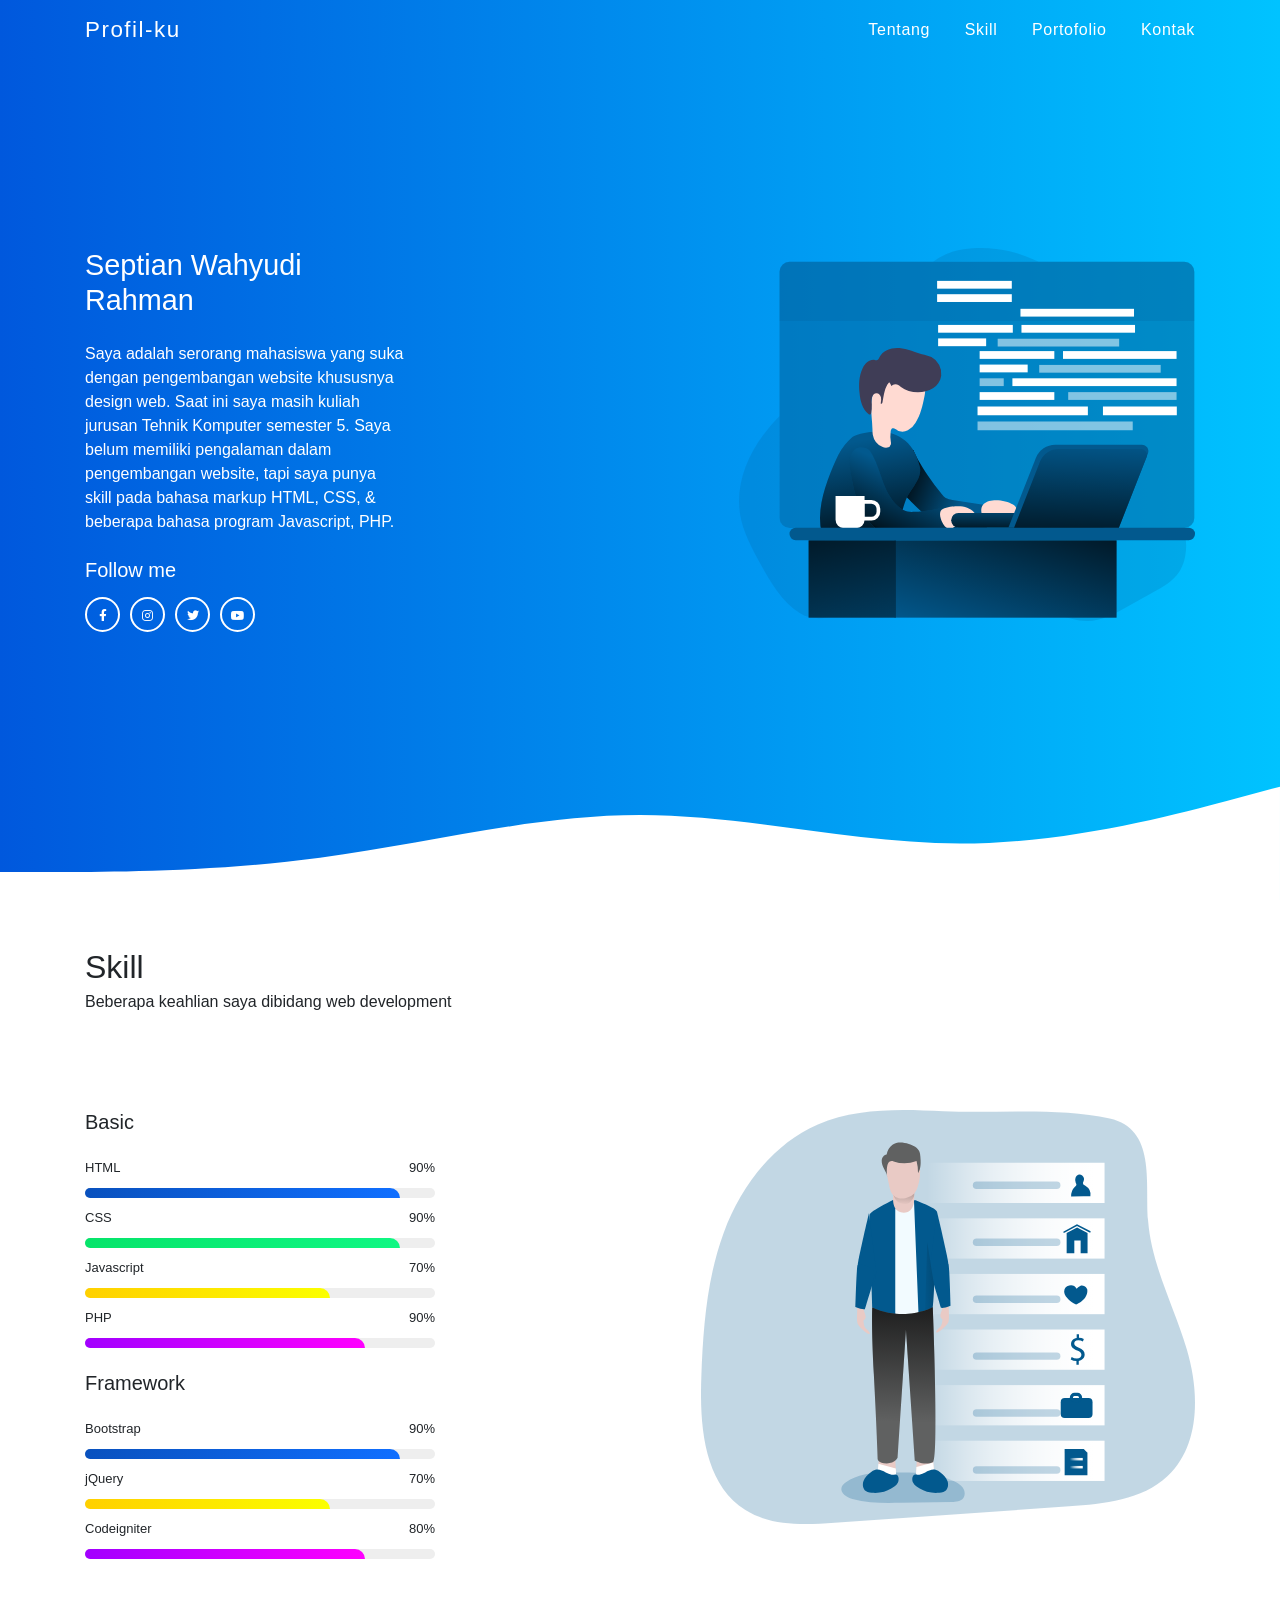
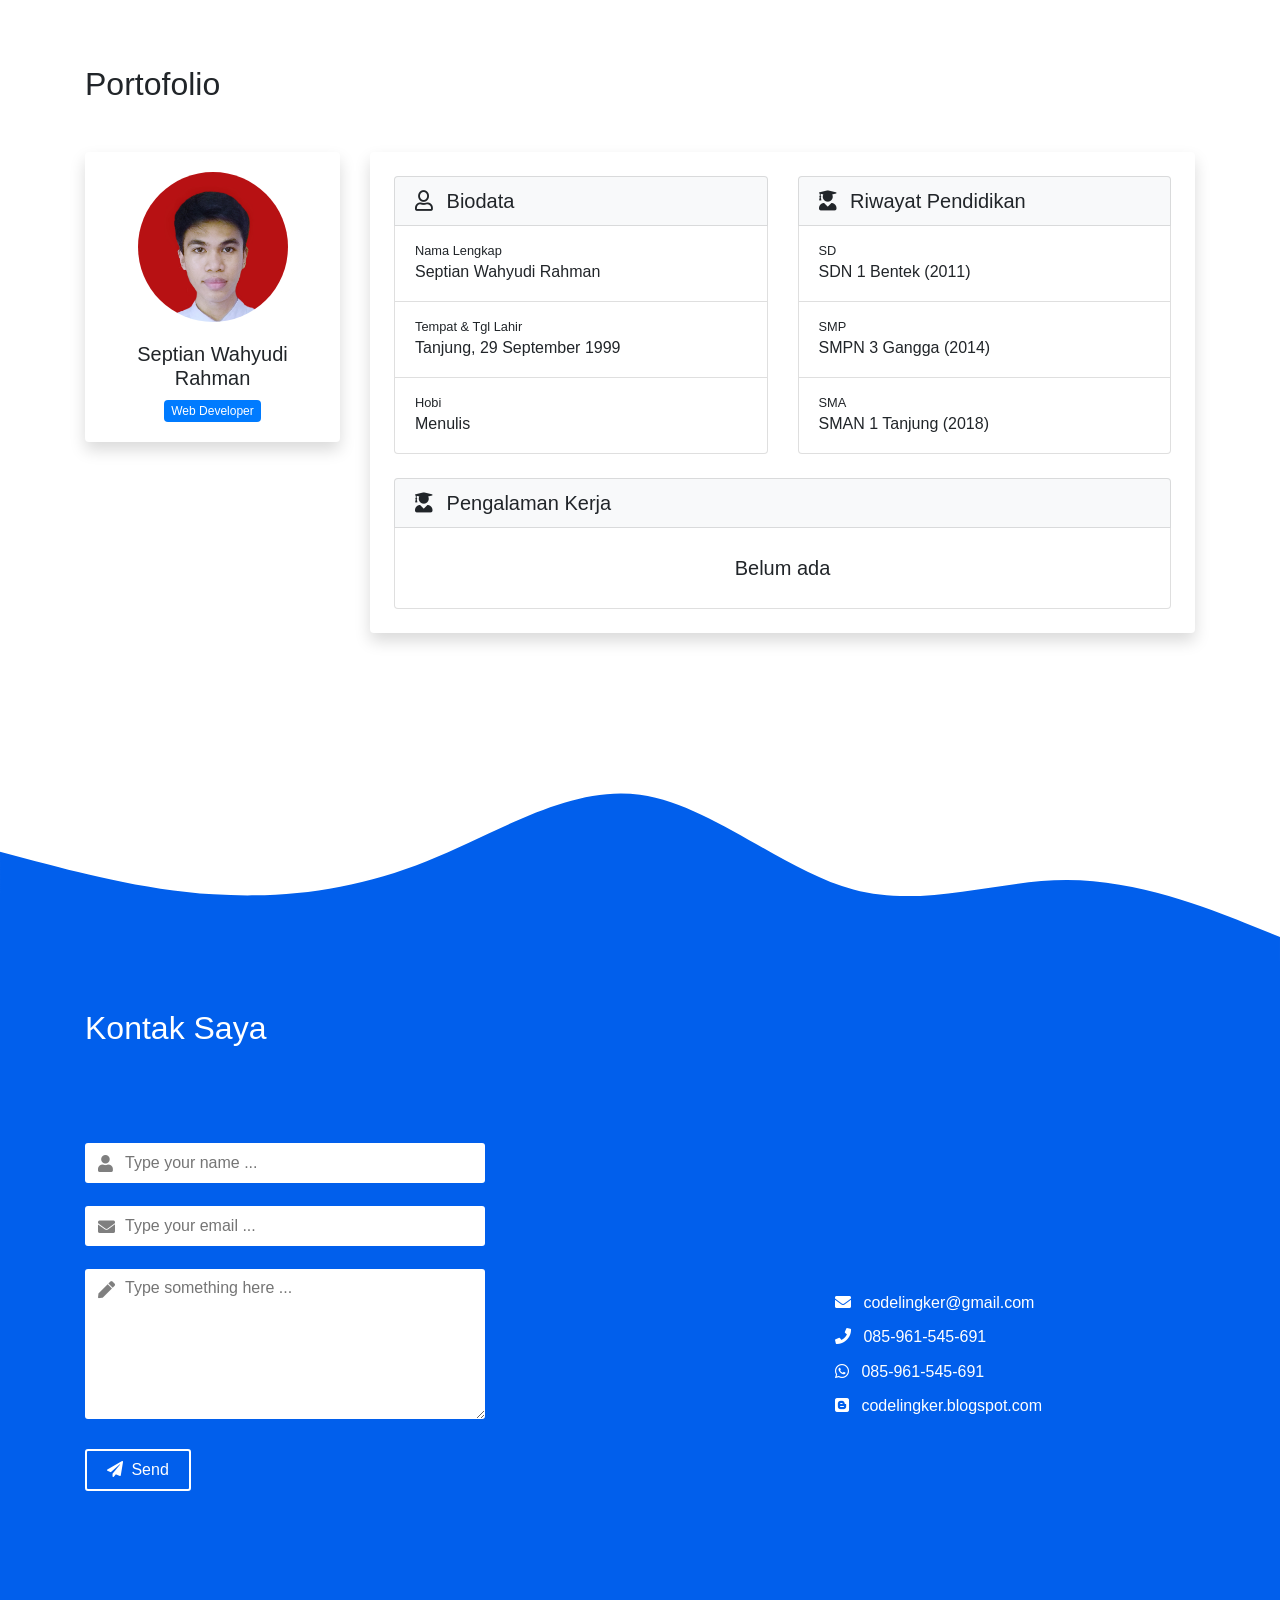
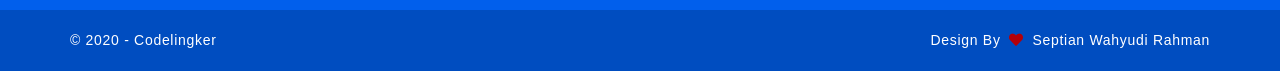
==== index.html @ f282bd23 "profil ku" ====
<!DOCTYPE html>
<html lang="en">
<head>
<meta charset="UTF-8">
<meta name="viewport" content="width=device-width, initial-scale=1.0">
<title>Profil</title>
<link rel="stylesheet" href="assets/vendors/bootstrap/css/bootstrap.min.css" />
<link rel="stylesheet" href="assets/vendors/fontawesome/css/all.min.css" />
<link rel="stylesheet" href="assets/vendors/aos/dist/aos.css" />
<link rel="stylesheet" href="assets/css/main.css" />
<link rel="stylesheet" href="assets/css/media.css" />
</head>
<body>
<div class="loading">
    <span></span>
    <span></span>
    <span></span>
</div>
<header class="header">
    <div class="container d-flex flex-wrap">
        <div class="webTitle d-flex align-items-center">
            <h1 class="mb-0">
                <a href="#">Profil-ku</a>
            </h1>
        </div>

        <div class="nav-btn-menu">
            <button></button>
        </div>

        <div class="navmenu ml-auto">
            <ul>
                <li class="navmenu-header d-none justify-content-end align-items-center">
                    <button class="fa fa-times"></button>
                </li>
                <li>
                    <a href="#"">Tentang</a>
                </li>
                <li>
                    <a href="#skillku"">Skill</a>
                </li>
                <li>
                    <a href="#portofolio"">Portofolio</a>
                </li>
                <li>
                    <a href="#kontak"">Kontak</a>
                </li>
            </ul>
        </div>
    </div>
</header>
<main class="main">
    <section class="hero d-flex align-items-center">
        <div class="container hero-content d-flex justify-content-between flex-wrap">
            <div class="hero-left">
                <h2 class="mb-4" data-aos="fade-in">Septian Wahyudi Rahman</h2>
                <p data-aos="fade-in" data-aos="fade-in" data-aos-delay="100">
                    Saya adalah serorang mahasiswa yang suka dengan pengembangan website khususnya design web. Saat ini saya masih kuliah jurusan Tehnik Komputer semester 5. Saya belum memiliki pengalaman dalam pengembangan website, tapi saya punya skill pada bahasa markup HTML, CSS, & beberapa bahasa program Javascript, PHP. 
                </p>
                <div class="mt-4 sosmed" data-aos="fade-in" data-aos-delay="150">
                    <h5>Follow me</h5>
                    <ul>
                        <li><a href="" class="fab fa-facebook-f"></a></li>
                        <li><a href="" class="fab fa-instagram"></a></li>
                        <li><a href="" class="fab fa-twitter"></a></li>
                        <li><a href="" class="fab fa-youtube"></a></li>
                    </ul>
                </div>                
            </div>
            <div class="hero-right">
                <img src="assets/img/web_developer.svg" data-aos="fade-in" data-aos-delay="220" />   
            </div>

        </div>
        <div class="hero-img-btn">
            <svg xmlns="http://www.w3.org/2000/svg" viewBox="0 0 1440 320"><path fill="#fff" fill-opacity="1" d="M0,288L60,288C120,288,240,288,360,272C480,256,600,224,720,224C840,224,960,256,1080,256C1200,256,1320,224,1380,208L1440,192L1440,320L1380,320C1320,320,1200,320,1080,320C960,320,840,320,720,320C600,320,480,320,360,320C240,320,120,320,60,320L0,320Z"></path></svg>
        </div>
    </section>
    <section id="skillku">
        <div class="container py-5">
            <div class="sec-title mb-5" data-aos="fade-in">
                <h2 class="mb-1">Skill</h2>
                <p>Beberapa keahlian saya dibidang web development</p>
            </div>
            <div class="sec-content d-flex justify-content-between pt-5">
                <div class="sec-content-left">
                    <h5 class="mb-4" data-aos="fade-in">Basic</h5>
                    <div class="skill-progress" data-aos="fade-right">
                        <div class="skill-progressbar-label">
                            <span>HTML</span>
                            <span>90%</span>
                        </div>
                        <div class="skill-progress-inline">
                            <div class="skill-progressbar" style="width: 90%;"></div>
                        </div>                        
                    </div>
                    
                    <div class="skill-progress" data-aos="fade-right" data-aos-delay="150">
                        <div class="skill-progressbar-label">
                            <span>CSS</span>
                            <span>90%</span>
                        </div>
                        <div class="skill-progress-inline">
                            <div class="skill-progressbar green" style="width: 90%;"></div>
                        </div>                        
                    </div>
                    
                    <div class="skill-progress" data-aos="fade-right" data-aos-delay="250">
                        <div class="skill-progressbar-label">
                            <span>Javascript</span>
                            <span>70%</span>
                        </div>
                        <div class="skill-progress-inline">
                            <div class="skill-progressbar yellow" style="width: 70%;"></div>
                        </div>                        
                    </div>
                    
                    <div class="skill-progress" data-aos="fade-right" data-aos-delay="350">
                        <div class="skill-progressbar-label">
                            <span>PHP</span>
                            <span>90%</span>
                        </div>
                        <div class="skill-progress-inline">
                            <div class="skill-progressbar indigo" style="width: 80%;"></div>
                        </div>                        
                    </div>
                    
                    <h5 class="mb-4 mt-5" data-aos="fade-in" data-aos-delay="200">Framework</h5>
                    <div class="skill-progress" data-aos="fade-left" data-aos-delay="200">
                        <div class="skill-progressbar-label">
                            <span>Bootstrap</span>
                            <span>90%</span>
                        </div>
                        <div class="skill-progress-inline">
                            <div class="skill-progressbar" style="width: 90%;"></div>
                        </div>                        
                    </div>
                    
                    <div class="skill-progress" data-aos="fade-left" data-aos-delay="300">
                        <div class="skill-progressbar-label">
                            <span>jQuery</span>
                            <span>70%</span>
                        </div>
                        <div class="skill-progress-inline">
                            <div class="skill-progressbar yellow" style="width: 70%;"></div>
                        </div>                        
                    </div>
                    
                    <div class="skill-progress" data-aos="fade-left" data-aos-delay="400">
                        <div class="skill-progressbar-label">
                            <span>Codeigniter</span>
                            <span>80%</span>
                        </div>
                        <div class="skill-progress-inline">
                            <div class="skill-progressbar indigo" style="width: 80%;"></div>
                        </div>                        
                    </div>
                </div>
                <div class="sec-content-right text-right">
                    <img src="assets/img/personal_data_.svg" data-aos="zoom-in" data-aos-delay="300" />
                </div>
            </div>
        </div>
    </section>
    
    <section id="portofolio">
        <div class="container py-5">
            <div class="sec-title mb-5" data-aos="fade-in">
                <h2 class="mb-1">Portofolio</h2>
            </div>
            <div class="sec-content row">
                <div class="col-md-3 mb-4">
                    <div class="card border-0 shadow">
                        <div class="card-body text-center">
                            <div style="width:150px;height:150px;position:relative;overflow:hidden;border-radius:100%;margin:0 auto 20px;">
                                <img src="assets/img/pas_foto_redbg_white-02.jpeg" style="width:100%;min-height:100px;" />
                            </div>
                            <h5 class="mb-2">
                                Septian Wahyudi Rahman
                            </h5>
                            <small class="text-capitalize badge badge-primary">web developer</small>
                        </div>
                    </div>
                </div>
                <div class="col-md-9">
                    <div class="card border-0 shadow">
                        <div class="card-body p-4">
                            <div class="row">
                                <div class="col-md-6 mb-4">
                                    <ul class="list-group">
                                        <li class="list-group-item bg-light">
                                            <h5 class="mb-0">
                                                <i class="far fa-user mr-2"></i> 
                                                 Biodata
                                            </h5>
                                        </li>
                                        <li class="list-group-item">
                                            <small>Nama Lengkap</small>
                                            <h6>Septian Wahyudi Rahman</h6>
                                        </li>
                                        <li class="list-group-item">
                                            <small>Tempat & Tgl Lahir</small>
                                            <h6>Tanjung, 29 September 1999</h6>
                                        </li>
                                        <li class="list-group-item">
                                            <small>Hobi</small>
                                            <h6>Menulis</h6>
                                        </li>
                                    </ul>
                                </div>
                                <div class="col-md-6 mb-4">
                                    <ul class="list-group">
                                        <li class="list-group-item bg-light">
                                            <h5 class="mb-0">
                                                <i class="fa fa-user-graduate mr-2"></i>  
                                                Riwayat Pendidikan
                                            </h5>
                                        </li>
                                        <li class="list-group-item">
                                            <small>SD</small>
                                            <h6>SDN 1 Bentek (2011)</h6>
                                        </li>
                                        <li class="list-group-item">
                                            <small>SMP</small>
                                            <h6>SMPN 3 Gangga (2014)</h6>
                                        </li>
                                        <li class="list-group-item">
                                            <small>SMA</small>
                                            <h6>SMAN 1 Tanjung (2018)</h6>
                                        </li>
                                    </ul>
                                </div>
                                <div class="col-md-12">
                                    <ul class="list-group">
                                        <li class="list-group-item bg-light">
                                            <h5 class="mb-0">
                                                <i class="fa fa-user-graduate mr-2"></i>  
                                                Pengalaman Kerja
                                            </h5>
                                        </li>
                                        <li class="list-group-item">
                                            <h5 class="my-3 text-center">Belum ada</h5>
                                        </li>
                                       
                                    </ul>
                                </div>
                            </div>
                        </div>
                    </div>
                </div>
            </div>
        </div>
        <svg xmlns="http://www.w3.org/2000/svg" viewBox="0 0 1440 320"><path fill="#015fec" fill-opacity="1" d="M0,192L40,202.7C80,213,160,235,240,240C320,245,400,235,480,202.7C560,171,640,117,720,128C800,139,880,213,960,234.7C1040,256,1120,224,1200,224C1280,224,1360,256,1400,272L1440,288L1440,320L1400,320C1360,320,1280,320,1200,320C1120,320,1040,320,960,320C880,320,800,320,720,320C640,320,560,320,480,320C400,320,320,320,240,320C160,320,80,320,40,320L0,320Z"></path></svg>
    </section>

    <section id="kontak">
        <div class="container py-5">
            <div class="sec-title mb-5" data-aos="fade-in">
                <h2 class="mb-1">Kontak Saya</h2>
            </div>
            <div class="sec-content py-5 d-flex flex-wrap">
                <div class="sec-content-left">
                    <form method="post">
                        <div class="form-grup" data-aos="fade-right">
                            <label class="fa fa-user"></label>
                            <input type="text" class="input-field" placeholder="Type your name ..." />
                        </div>
                        <div class="form-grup" data-aos="fade-right" data-aos-delay="100">
                            <label class="fa fa-envelope"></label>
                            <input type="text" class="input-field" placeholder="Type your email ..." data-aos-delay="100" />
                        </div>
                        <div class="form-grup" data-aos="fade-right" data-aos-delay="200">
                            <label class="fa fa-pen"></label>                            
                            <textarea class="textarea-field" placeholder="Type something here ..."></textarea>
                        </div>
                        <div class="form-grup" data-aos="fade-right" data-aos-delay="250">
                            <button type="submit" class="btn-submit"><i class="fa fa-paper-plane mr-1"></i> Send</button>
                        </div>
                    </form>
                </div>
                <div class="sec-content-right">
                    <img src="assets/img/sent_messages_.svg" data-aos="fade-in" data-aos-delay="100" />
                    <div class="kartu">
                        <ul>
                            <li data-aos="fade-right" data-aos-delay="150">
                                <h6>
                                    <i class="fa fa-envelope mr-2"></i> 
                                    codelingker@gmail.com
                                </h6>
                            </li>
                            <li data-aos="fade-right" data-aos-delay="200">
                                <h6>
                                    <i class="fa fa-phone mr-2"></i> 
                                    085-961-545-691
                                </h6>
                            </li>
                            <li data-aos="fade-right" data-aos-delay="250">
                                <h6>
                                    <i class="fab fa-whatsapp mr-2"></i> 
                                    085-961-545-691
                                </h6>
                            </li>
                            <li data-aos="fade-right" data-aos-delay="300">
                                <h6>
                                    <i class="fab fa-blogger mr-2"></i> 
                                    codelingker.blogspot.com
                                </h6>
                            </li>
                        </ul>
                    </div>
                </div>
            </div>
        </div>
    </section>
</main>

<footer class="footer">
    <div class="credit container d-flex justify-content-between flex-wrap">
        <div class="cr-left">
            &copy; 2020 - <a href="">Codelingker</a>
        </div> 
        <div class="cr-right">
            Design By <i class="fa fa-heart mx-1" style="color: #b30009;"></i> <a href="">Septian Wahyudi Rahman</a>
        </div>
    </div>
</footer>

<div class="back-top fa fa-arrow-up"></div>

<script src="assets/vendors/jquery/jquery.min.js"></script>
<script src="assets/vendors/bootstrap/js/bootstrap.bundle.min.js"></script>
<script src="assets/vendors/aos/dist/aos.js"></script>
<script>
    AOS.init();
    $('.nav-btn-menu, .navmenu-header button').on('click', function() {
        $('body').toggleClass('show-navmenu');
    });
    $(window).on('load', function() {
        $('.loading').fadeOut();
    });

</script>
</body>
</html>
---- assets/css/main.css ----
.loading {
    width: 100%;
    height: 100vh;
    background-color: rgba(0,0,0,0.7);
    color: #fff;
    position: fixed;
    top: 0;
    left: 0;
    z-index: 99;
    display: flex;
    justify-content: center;
    align-items: center;
}
.loading span {
    width: 20px;
    height: 20px;
    border-radius: 100%;
    background-color: #fa2b7a;
    margin: 0 10px;
    animation: aniLoad 600ms ease infinite;
    position: relative;
}
.loading span:nth-child(2) {
    animation-delay: 100ms;
    background-color: rgb(255, 255, 100);
}
.loading span:nth-child(3) {
    animation-delay: 150ms;
    background-color: rgb(0, 182, 91);
}
@keyframes aniLoad {
    from {
        top: -10px;
    }
    to {
        top: 5px;
    }
}

body {
    font-size: 16px;
}
header {
    height: 60px;
    width: 100%;
    position: fixed;
    top: 0;
    left: 0;
    z-index: 10;
    background: linear-gradient(to right, #0058dd, #00c3ff);
    /* box-shadow: 0 0 10px 0 rgba(0,0,0,0.2); */

}
header a:hover {
    text-decoration: none;
}
.webTitle {
    height: 60px;
}
.webTitle h1 {
    font-size: 1.4rem;
    font-weight: normal;
    letter-spacing: 1.5px;
}
.webTitle a {
    color: #fff;
}
.navmenu {
    display: flex;
    height: 60px;
    align-items: center;
}
.navmenu ul {
    position: relative;
    list-style: none;
    padding: 0;
    margin: 0;
}
.navmenu > ul > li {
    display: inline-block;
    position: relative;
    margin-right: 30px;
}
.navmenu > ul > li:last-child {
    margin-right: 0px;

}
.navmenu > ul > li > a {
    color: #fff;
    display: block;
    font-weight: 500;
    letter-spacing: 0.7px;
} 
.navmenu > ul > li > a:before {
    content: "";
    width: 0px;
    height: 2px;
    position: absolute;
    bottom: -3px;
    background: linear-gradient(to right, #fff, transparent);
    transition: all 250ms ease;
    opacity: 0;
}
.navmenu > ul > li > a:hover:before {
    width: 30px;
    opacity: 1;
}

.nav-btn-menu {
    width: 35px;
    height: 60px;
    display: none;
    justify-content: center;
    align-items: center;
    position: absolute;
    right: 20px;
    top: 0;
    cursor: pointer;
}
.nav-btn-menu button {
    border: 0;
    outline: none;
    position: relative;
    transition: all 100ms;
    color: #fff;
    background-color: transparent;
}
.nav-btn-menu:active button {
    transform: scale(1.1);
}

.nav-btn-menu button:before {
    position: absolute;
    content: "\f038";
    bottom: -12px;
    font-family: "Font Awesome 5 Free";
    font-size: 18px;
    font-weight: 600;
    transition: all 300ms;
}   

main {
    margin-top: 60px;
    width: 100%;
    position: relative;
}
.hero {
    position: relative;
    width: 100%;
    background: linear-gradient(to right, #0058dd, #00c3ff);
    height: calc(100vh - 60px);
    color: #fff;
    overflow: hidden;
    z-index: 1;
}
.hero h2 {
    font-size: 1.8em;
}
.hero-left {
    width: 320px;
}
.hero-right {
    width: calc(100% - 350px);
    text-align: right;
}
.hero-right img {
    width: 60%;
}
.sosmed ul {
    padding: 0;
    margin: 15px 0 80px;
    list-style: none;
    display: flex;
}

.sosmed a {
    width: 35px;
    height: 35px;
    line-height: 33px;
    border: 2px solid #fff;
    margin-right: 10px;
    border-radius: 100%;
    color: #fff;
    display: block;
    text-align: center;
    font-size: 12px;
    transition: all 100ms ease;
}
.sosmed a:hover {
    text-decoration: none;
    background-color: rgba(255, 255, 255, 0.3);
    transform: scale(1.2);
}

.hero-img-btn {
    position: absolute;
    left: 0;
    bottom: 0;
    width: 100%;
    z-index: -1;
}

#skillku {
    width: 100%;
    position: relative;
    overflow: hidden;
}
#skillku .sec-content img {
    width: 65%;
}

#skillku .sec-content-left {
    width: 350px;
    position: relative;
}
#skillku .sec-content-right {
    width: calc(100% - 350px);
    position: relative;
}

.skill-progress {
    margin-bottom: 35px;
    height: 15px;
}
.skill-progress-inline {
    background-color: #eee;
    width: 100%;
    border-radius: 10px;
    transition: all 100ms;
}
.skill-progressbar {
    background: linear-gradient(to left, #106fff, #0951be);    
    height: 10px;
    border-top-right-radius: 100px;
    border-top-left-radius: 50px;
    border-bottom-left-radius: 50px;
}
.skill-progressbar-label {
    font-size: 13px;
    display: flex;
    justify-content: space-between;
    margin-bottom: 10px;
}
.skill-progress-inline + .skill-progressbar-label {
    margin-left: 15px;
}
.skill-progressbar.green {
    background: linear-gradient(to right, #06e46a, #10f783)
}
.skill-progressbar.yellow {
    background: linear-gradient(to left, #fbff00, #ffd000)
}
.skill-progressbar.indigo {
    background: linear-gradient(to right, #a200ff, #ff00ff)
}
#portofolio svg {
    margin-bottom: -5px;
}
.badge {
    font-weight: normal;
    padding: 5px 7px;
}

#kontak {
    position: relative;
    width: 100%;
    background: #015fec;
    color: #fff;
    overflow: hidden;
    z-index: 1;
}
#kontak .sec-content-left {
    width: 400px;
    margin-right: 50px;
}
#kontak .sec-content-right {
    width: calc(100% - 400px - 50px);
    position: relative;
}

#kontak .sec-content-right img {
    width: 90%;
    position: absolute;
    right: 0;
    top: -100px;
    z-index: -1;
}
.form-grup {
    position: relative;
    margin-bottom: 23px;
}
.form-grup label {
    position: absolute;
    left: 13px;
    top: 12px;
    color: rgba(0,0,0,0.5);
    font-size: 17px;
    pointer-events: none;
}
.input-field, .textarea-field {
    width: 100%;
    border: 0;
    outline: 0;
    border-radius: 3px;
    padding: 7px 12px 7px 40px;
}
.input-field {
    height: 40px;
}
.textarea-field {
    height: 150px;
}
.btn-submit {
    border: 2px solid #fff;
    outline: none;
    color: #fff;
    background-color: transparent;
    border-radius: 3px;
    padding: 7px 20px;
    transition: all 150ms;
}
.btn-submit:hover {
    background-color: rgba(255, 255, 255, 0.3);
    transform: scale(1.1);
}

.kartu {
    position: absolute;
    left: 300px;
    top: 150px;
}
.kartu ul {
    list-style: none;
    padding: 0;
    margin: 0;
}
.kartu li {
    margin-bottom: 15px;
}

footer {
    width: 100%;
    background-color: #004dc0;
    color: #fff;
}
.credit {
    padding: 20px 0;
    text-align: center;
    font-size: 14px;
    letter-spacing: 0.7px;
}
.credit a {
    color: #fff;
    position: relative;
}
.credit a:hover {
    text-decoration: none;
}
.credit a:before {
    content: "";
    width: 0px;
    height: 2px;
    position: absolute;
    bottom: -5px;
    background: linear-gradient(to right, #fff, transparent);
    transition: all 250ms ease;
    opacity: 0;
}
.credit a:hover:before {
    width: 30px;
    opacity: 1;
}
.back-top {
    position: fixed;
    bottom: 50px;
    right: 50px;
    z-index: 9;
    color: #fff;
    width: 40px;
    height: 40px;
    border-radius: 100%;
    border: 4px solid #ffa908;
    background-color: #ff8800;
    cursor: pointer;
    transition: all 120ms;
    display: none;
    justify-content: center;
    align-items: center;
}
.back-top:active {
    transform: scale(1.3);
}
---- assets/css/media.css ----
@media screen and (max-width: 1030px) {
    .kartu {
        left: 220px;
        top: 80px;
    }
    .hero-right img {
        width: 70%;
    }
}
@media screen and (max-width: 768px) {
    body {
        font-size: 14px;
    }
    header {
        background: #0058dd;
    }
    header .container {
        padding: 0;
    }
    .webTitle {
        width: 100%;
        height: 60px;
        padding: 0 20px;
    } 
    .hero {
        background: #0058dd;
    }
    .navmenu {
        background: #fff;
        position: absolute;
        right: -110%;
        top: 0px;
        width: 250px;
        transition: all 400ms;
        height: 0;
        height: 100vh;
        overflow: hidden;
        box-shadow: -2px 0 10px 0 rgba(0,0,0,0.2);
    }
    .show-navmenu .navmenu {
        right: 0;
        display: block;
    }
    .navmenu > ul > li {
        display: block;
        margin-right: 0px;
    }
    .navmenu > ul > li > a {
        padding: 10px 20px;
        color: #000;
    }
    .navmenu > ul > li > a:hover {
        opacity: 0.7;
    }
    .navmenu > ul > li > a:hover:before {
        width: 0;
    }
    .navmenu-header {
        height: 50px;
        padding: 0 20px;
        display: flex!important;
    }
    .navmenu-header button {
        outline: none;
        border: 0;
        color: #000;
        background-color: transparent;
        font-size: 18px;
    }
    #skillku .sec-content-right  {
        display: none;
    }
    #skillku .sec-content-left  {
        width: 100%;
    }
    .nav-btn-menu {
        display: flex;
        right: 50px;
    }
    .show-navmenu .nav-btn-menu button:before {
        content: "\f00d";
    }
    #skillku .container {
        padding-left: 20px!important;
        padding-right: 20px!important;        
    }
    .hero-right img {
        width: 80%;
    }
    #kontak .sec-content-left {
        width: 100%;
        margin-right: 0;
    }
    #kontak .sec-content-right {
        width: 100%;
        margin-top: 80px;
    }
    #kontak .sec-content-right img {
        position: relative;
        width: 100%;
        opacity: 0.4;
    }
    .kartu {
        left: 250px;
        top: 160px;
    }
    .kartu h6 {
        font-size: 16px;
    }
    #kontak .container, #kontak .sec-content {
        padding-bottom: 0!important;
    }
}

@media screen and (max-width: 680px) {
    .nav-btn-menu {
        right: 20px;
    }
    .hero {
        align-items: flex-end!important;
        padding-top: 100px;
    }
    .hero-left, #skillku .sec-content-left {
        width: 100%;
    }
    .hero-left h2 {
        font-size: 1.6rem;
        margin-bottom: 20px!important;
    }
    .hero-right {
        position: absolute;
        right: 30px;
        top: 0px;
        width: 100%;
        z-index: -1;
        opacity: 0.2;
    }
    .hero-right img {
        width: 100%;
    }
    .sosmed {
        margin-bottom: 0px!important;
    }
    .kartu {
        left: 115px;
        top: 30px;
    }
    .kartu h6 {
        font-size: 13px;
    }
    .cr-left, .cr-right {
        width: 100%;
        text-align: center;
    }
    .cr-left {
        margin-bottom: 7px;
    }
    .back-top {
        right: 20px;
        bottom: 30px;
    }
}
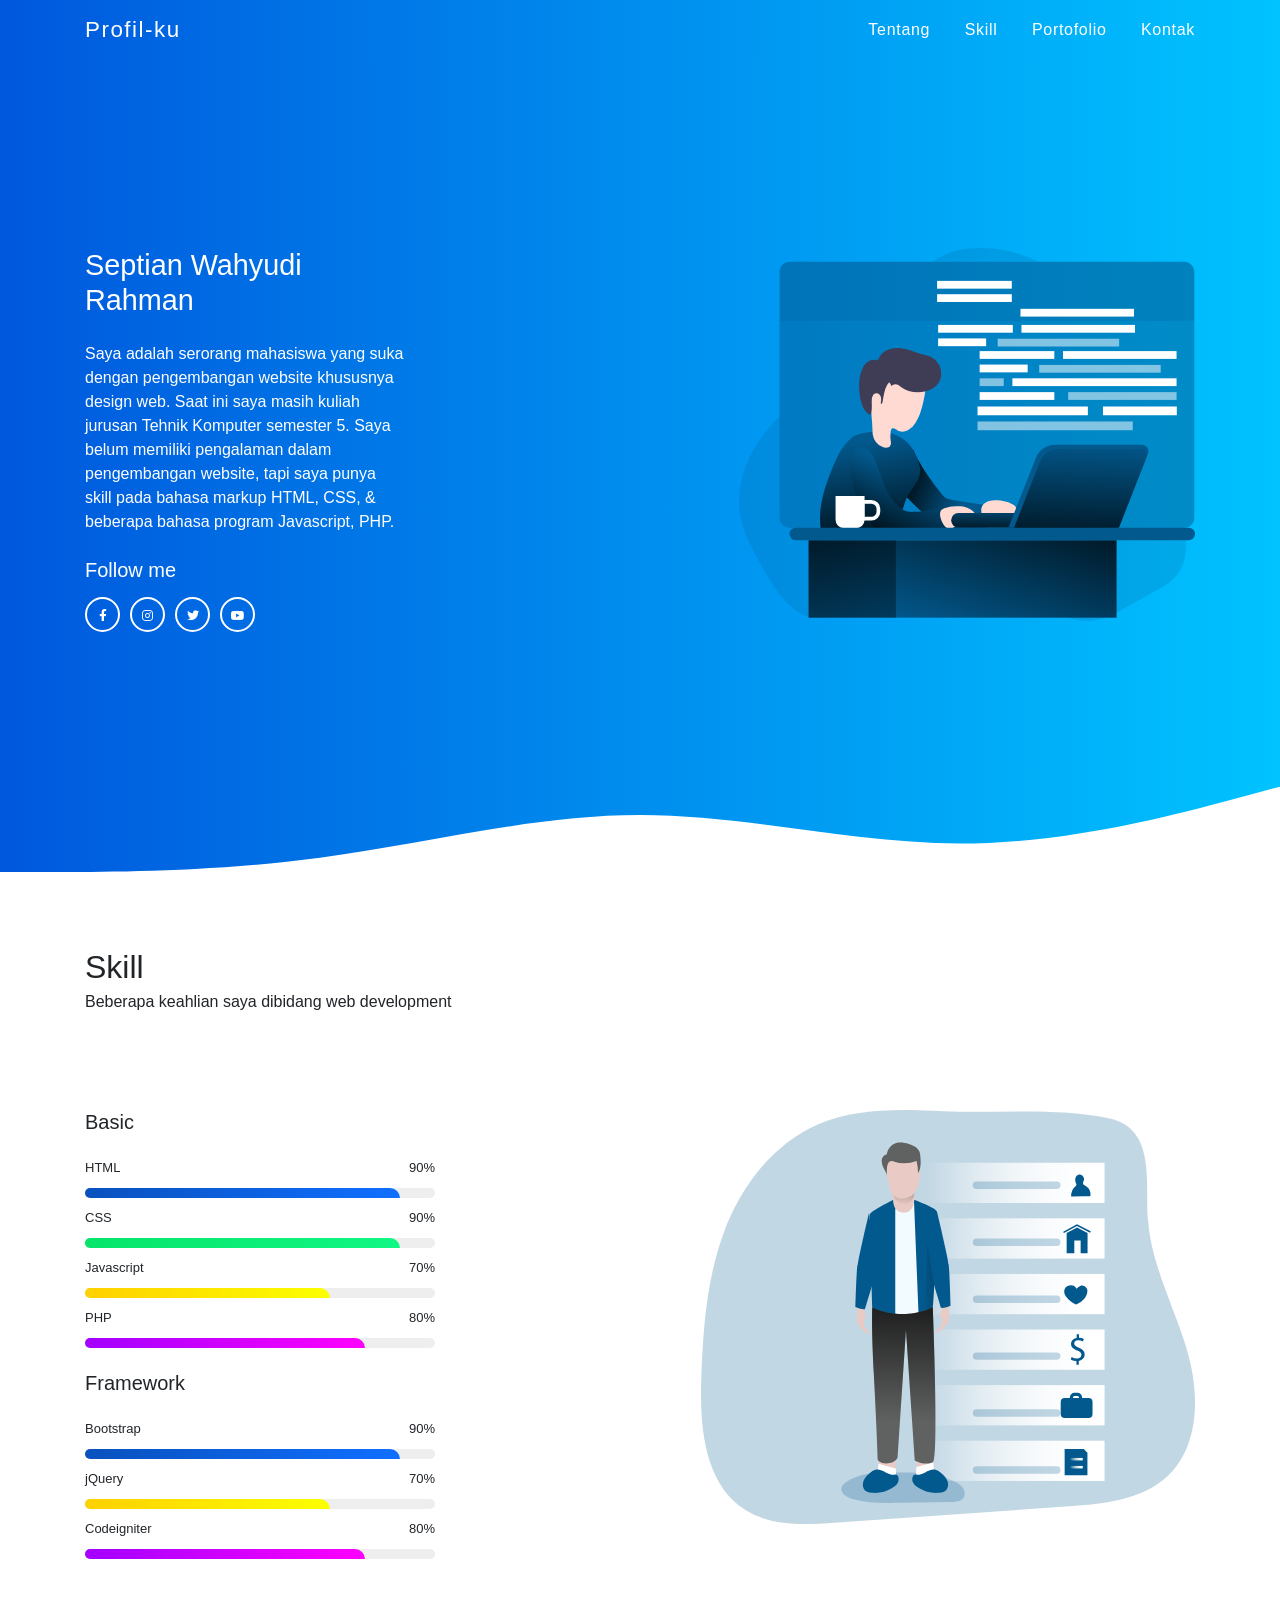
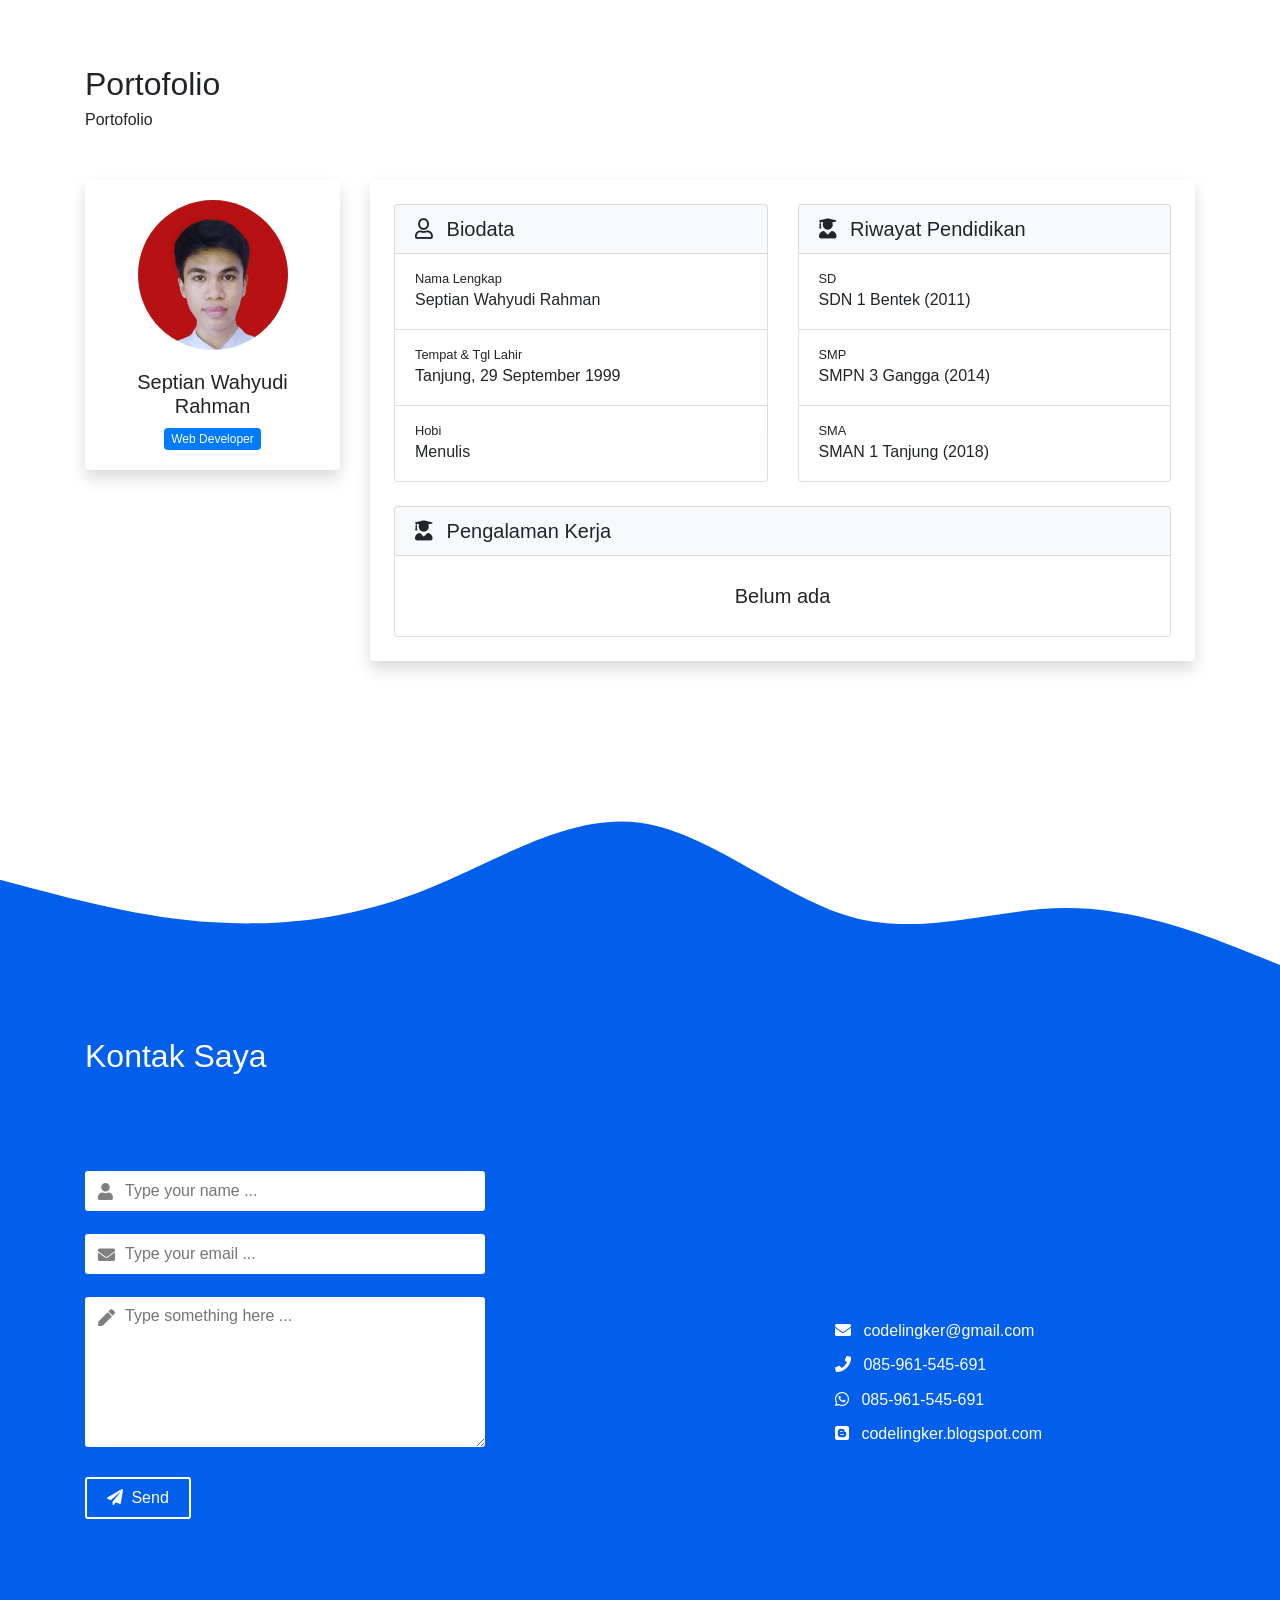
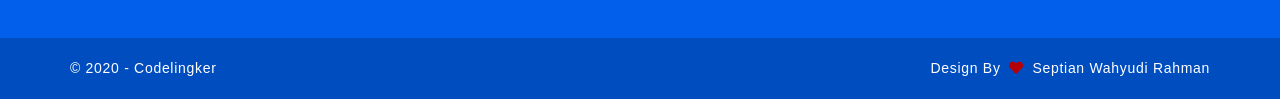
==== commit 83705aba: "profil ku" ====
--- a/index.html
+++ b/index.html
@@ -60,10 +60,10 @@
                 <div class="mt-4 sosmed" data-aos="fade-in" data-aos-delay="150">
                     <h5>Follow me</h5>
                     <ul>
-                        <li><a href="" class="fab fa-facebook-f"></a></li>
-                        <li><a href="" class="fab fa-instagram"></a></li>
-                        <li><a href="" class="fab fa-twitter"></a></li>
-                        <li><a href="" class="fab fa-youtube"></a></li>
+                        <li><a target="_blank" href="https://facebook.com/septianwahrahman" class="fab fa-facebook-f"></a></li>
+                        <li><a target="_blank" href="https://instagram.com/septianwahyurahman/" class="fab fa-instagram"></a></li>
+                        <li><a target="_blank" href="" class="fab fa-twitter"></a></li>
+                        <li><a target="_blank" href="https://youtube.com/channel/UCnuqk0O6m8pfD_sLgo22RkQ" class="fab fa-youtube"></a></li>
                     </ul>
                 </div>                
             </div>
@@ -118,7 +118,7 @@
                     <div class="skill-progress" data-aos="fade-right" data-aos-delay="350">
                         <div class="skill-progressbar-label">
                             <span>PHP</span>
-                            <span>90%</span>
+                            <span>80%</span>
                         </div>
                         <div class="skill-progress-inline">
                             <div class="skill-progressbar indigo" style="width: 80%;"></div>
@@ -167,9 +167,10 @@
         <div class="container py-5">
             <div class="sec-title mb-5" data-aos="fade-in">
                 <h2 class="mb-1">Portofolio</h2>
+                <p>Portofolio</p>
             </div>
             <div class="sec-content row">
-                <div class="col-md-3 mb-4">
+                <div class="col-md-3" data-aos="fade-in" data-aos-delay="200">
                     <div class="card border-0 shadow">
                         <div class="card-body text-center">
                             <div style="width:150px;height:150px;position:relative;overflow:hidden;border-radius:100%;margin:0 auto 20px;">
@@ -182,7 +183,7 @@
                         </div>
                     </div>
                 </div>
-                <div class="col-md-9">
+                <div class="col-md-9" data-aos="fade-in" data-aos-delay="300">
                     <div class="card border-0 shadow">
                         <div class="card-body p-4">
                             <div class="row">
--- a/assets/css/main.css
+++ b/assets/css/main.css
@@ -253,6 +253,7 @@
 .skill-progressbar.indigo {
     background: linear-gradient(to right, #a200ff, #ff00ff)
 }
+
 #portofolio svg {
     margin-bottom: -5px;
 }
